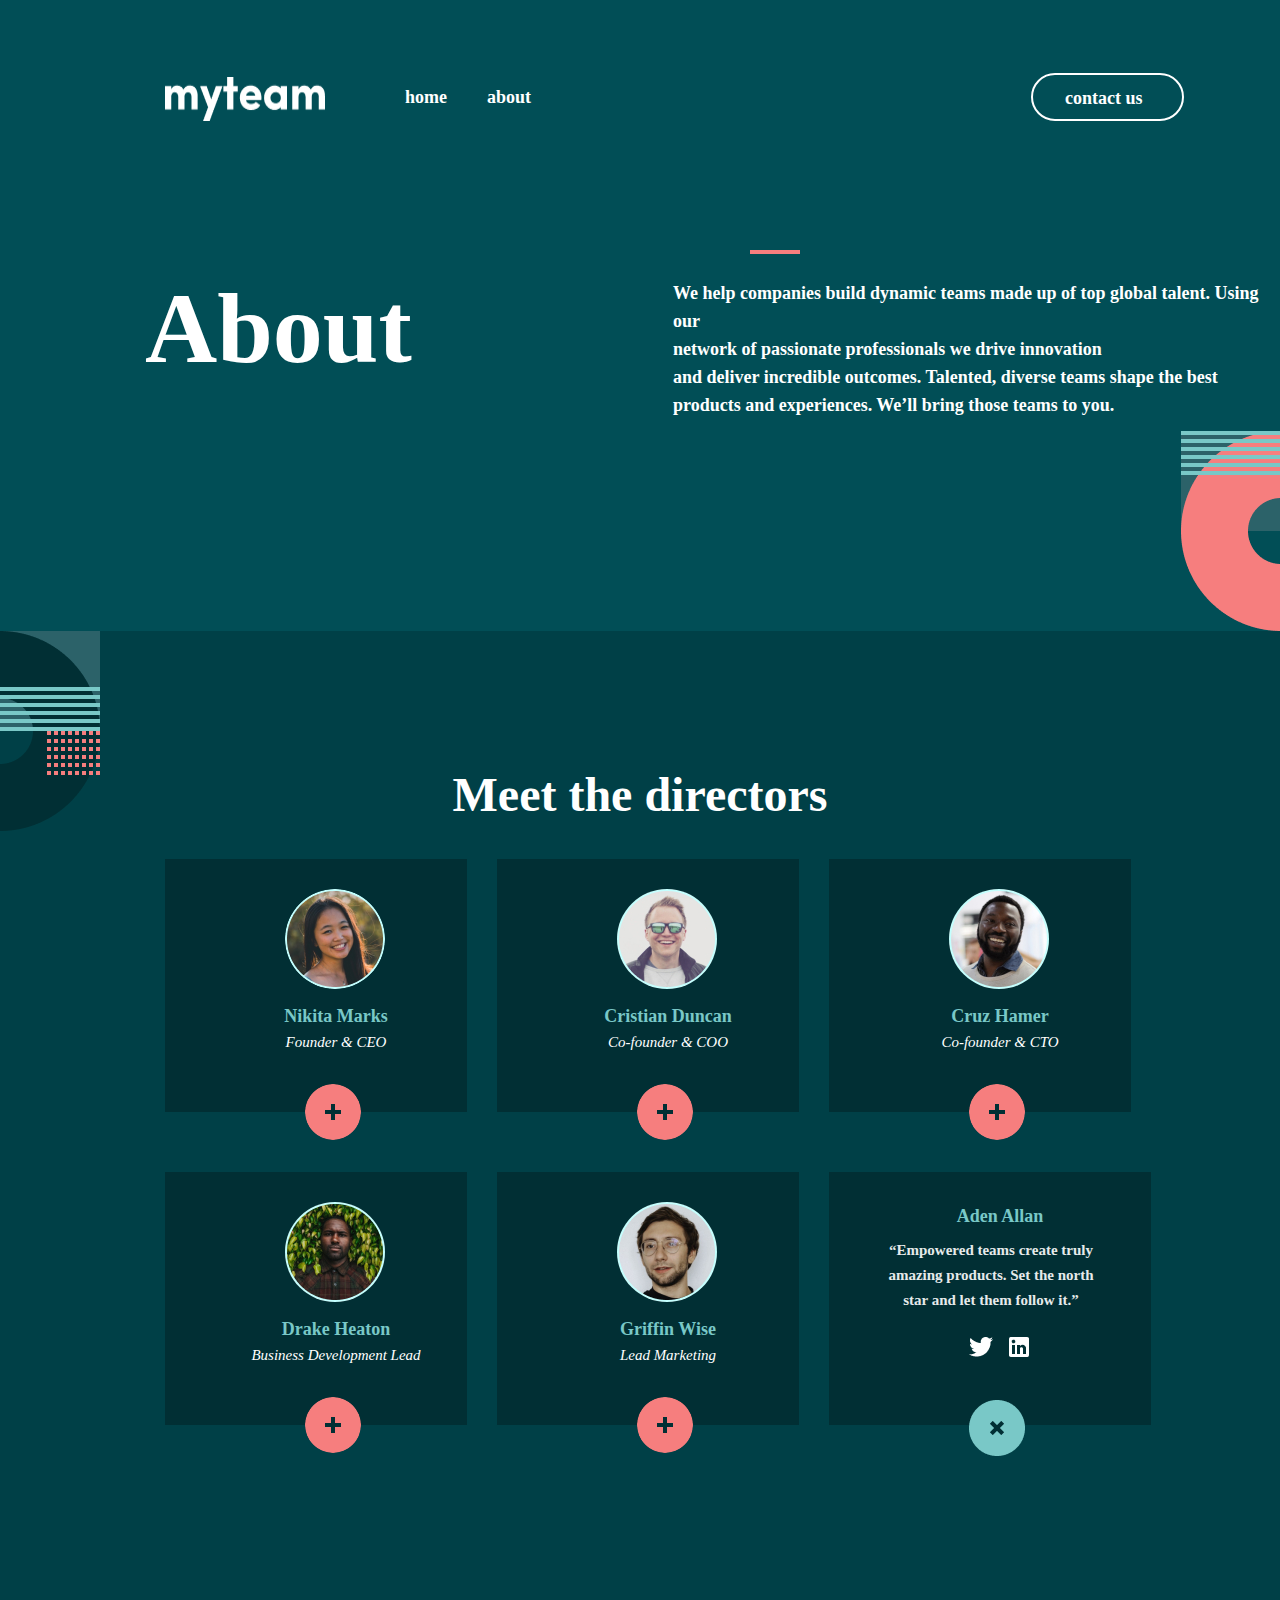
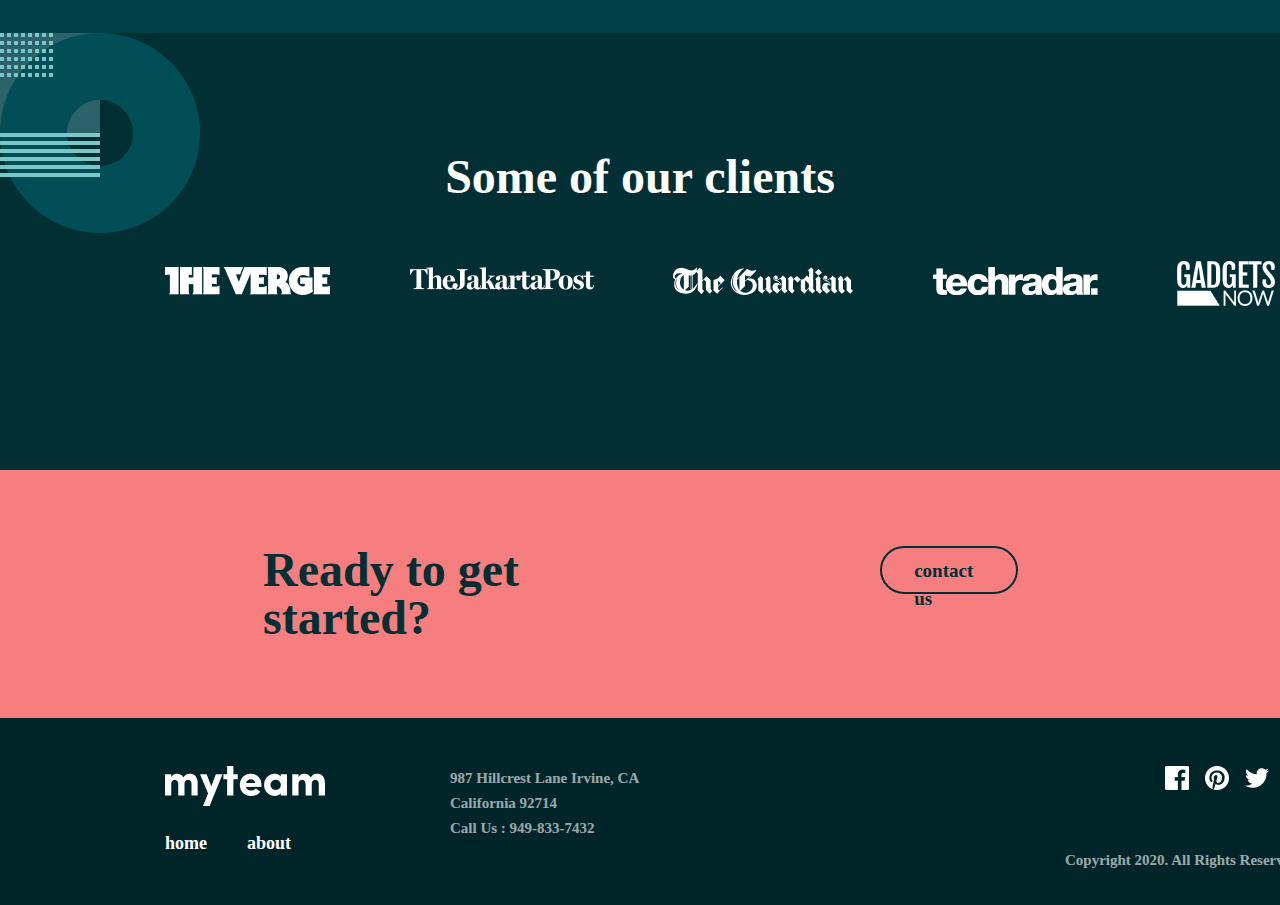
==== about/about.html @ b83114ce "imtihon" ====
<!DOCTYPE html>
<html lang="en">
<head>
    <meta charset="UTF-8">
    <meta name="viewport" content="width=device-width, initial-scale=1.0">
    <link rel="stylesheet" href="./styles/reset.css">
    <link rel="stylesheet" href="./styles/style.css">
    <title>about</title>
</head>
<body>
    <div class="container">
        <section class="myteam">
        <div class="Top">
          <img class="top" src="./images/myteam.png" alt="logo">
        <!-- Herader section -->
      <header class="header">
         <nav>
            <ul class="list">
                <li class="item">
                   <a href="#">home</a>
                 </li>
                  <li class="item">
                   <a href="#">about</a>
                 </li>
            </ul>
        </nav>
          <butto class="link">
          <a class="btn" href="#">contact us</a>
          </butto>
      </header>
        <!-- /Herader section -->
        </div>
        <div class="chiziq"></div>
        <!-- Hero section -->
      <div class="hero">
        <h1>
           About
        </h1>
          <p>
            We help companies build dynamic teams made up of top global talent. Using our <br>
            network of passionate professionals we drive innovation <br>
            and deliver incredible outcomes. Talented, diverse teams shape the best products and experiences. We’ll 
            bring those teams to you.
          </p>
          <img class="Group" src="./images/Group 8 (5).png" alt="">
      </div>
        <!-- / Hero section -->
    </section>
        <!-- Main section -->
        <main>
          <section class="card">
            <img class="card__img" src="./images/Group 8 (6).png" alt="">
            <h1>Meet the directors</h1>

             <section class="banner">
                <div class="block">
                    <img src="./images/nikita.png" alt="">
                    <h3>Nikita Marks</h3>
                    <p>Founder & CEO</p><br>
                    <img class="ovol" src="./images/Group 13 (3).png" alt="">
                </div>
                <div class="block">
                    <img src="./images/cristian.jpg" alt="">
                    <h3>Cristian Duncan</h3>
                    <p>Co-founder & COO</p><br>
                    <img class="ovol" src="./images/Group 13 (3).png" alt="">
                </div>
                <div class="block">
                    <img src="./images/cruz.jpg" alt="">
                    <h3>Cruz Hamer</h3>
                    <p>Co-founder & CTO</p><br>
                    <img class="ovol" src="./images/Group 13 (3).png" alt="">
                </div>
             </section>

             <section class="banner">
              <div class="block">
                  <img src="./images/drake.jpg" alt="">
                  <h3>Drake Heaton</h3>
                  <p>Business Development Lead</p><br>
                  <img class="ovol" src="./images/Group 13 (3).png" alt="">
              </div>
              <div class="block">
                  <img src="./images/griffin.jpg" alt="">
                  <h3>Griffin Wise</h3>
                  <p>Lead Marketing</p><br>
                  <img class="ovol" src="./images/Group 13 (3).png" alt="">
              </div>
              <div class="box">
                  <h4>Aden Allan</h4>
                  <p>“Empowered teams create truly
                    amazing products. Set the north 
                    star and let them follow it.”</p><br>
                  <img src="./images/Group 16.png" alt=""> <br>
                  <img class="box__img" src="./images/Group 13 (4).png" alt="">
              </div>
              <img class="directors" src="./images/directors-rect.png" alt="">
           </section>
          </section>
          <!-- Some section -->
          <section class="Some">
            <h2>Some of our clients</h2>
            <img class="some__img" src="./images/clients-circle (1).png" alt="">
            <img src="./images/Group 5.png" alt="">
         </section>
         <!-- / Some section -->
         <section class="Ready">
           <h2>Ready to get started?</h2>
           <a class="contact__btn" href="#">contact us</a>
        </section>
     </main>
     <!-- /MAin section -->
          <!-- Footer section -->
       <footer class="footer">
        <div class="fot">
             <div class="footer__link">
              <img src="./images/myteam.png" alt="logo">
            <nav class="nav">
              <ul class="nav__list">
                  <li class="item">
                    <a href="#">home</a>
                  </li>
                  <li class="item">
                     <a href="">about</a>
                  </li>
              </ul>
            </nav>
        </div>
          <address>
              <span class="address__span">987  Hillcrest Lane
              Irvine, CA <br>
              California 92714 <br>
              Call Us : 949-833-7432 <br>
             </span>
          </address>
            </div>
            <div class="copyrihgt">
              <img class="img" src="./images/Group 31.png" alt="Group"> <br>
              <span class="footer__span">Copyright 2020. All Rights Reserved</span>
            </div>
           </footer>
           <!-- \footer section -->
  </div>
</body>
</html>
---- about/styles/style.css ----
*{
    margin:0px;
    padding:0px;
    box-sizing: border-box;
}
   /* livvic-regular - latin */
@font-face {
    font-display: swap; /* Check https://developer.mozilla.org/en-US/docs/Web/CSS/@font-face/font-display for other options. */
    font-family: 'Livvic';
    font-style: normal;
    font-weight: 400;
    src: url('../fonts/livvic-v14-latin-regular.woff2') format('woff2'); /* Chrome 36+, Opera 23+, Firefox 39+, Safari 12+, iOS 10+ */
}
  /* livvic-600 - latin */
@font-face {
    font-display: swap; /* Check https://developer.mozilla.org/en-US/docs/Web/CSS/@font-face/font-display for other options. */
    font-family: 'Livvic';
    font-style: normal;
    font-weight: 600;
    src: url('../fonts/livvic-v14-latin-600.woff2') format('woff2'); /* Chrome 36+, Opera 23+, Firefox 39+, Safari 12+, iOS 10+ */
}
  /* livvic-700 - latin */
@font-face {
    font-display: swap; /* Check https://developer.mozilla.org/en-US/docs/Web/CSS/@font-face/font-display for other options. */
    font-family: 'Livvic';
    font-style: normal;
    font-weight: 700;
    src: url('../fonts/livvic-v14-latin-700.woff2') format('woff2'); /* Chrome 36+, Opera 23+, Firefox 39+, Safari 12+, iOS 10+ */
}

:root{
    --Midnight-Green: #014E56;
    --Light-Coral: #F67E;
    --White:#ffffff;
    --Rapture-Blue: #79C8C7;
    --Police-Blue:#79C8C7;
    --Deep-Jungle: #2C6269;
    --SacramentoState-Green: #004047;
    --Dark-Green: #002529;
  }


body{
    font-family: Livvic sans-serif;
}

.container{
    max-width:1440px;
    margin: 0 auto;
    margin-left: 0 auto;
    margin-right: 0 auto;
    justify-content: center;
    align-items: center;
    background-color: #014E56;
}
.Top{
    display: flex;
    gap: 80px;
    margin-bottom: 129px;
}


.top{
    padding-top: 77px;
    padding-left: 165px;
    align-items: center;

}

.list{
    display: flex;
    gap: 40px;
    padding-top: 83px;
    align-items: center;
}
/* Header section */

.header{
    display: flex;
    gap: 500px;
}

.item a{
    color: #FFF;
    font-size: 18px;
    font-weight: 600;
    line-height: 28px; 
    text-decoration:none;
}

.item a:hover{
    cursor: pointer;
    transition-duration: 3s;
    color: rgb(66, 66, 240);
}


.link{
    width: 153px;
    height: 48px;
    flex-shrink: 0;
    border-radius: 24px;
    border: 2px solid #FFF;
    background-color: #014E56;
    margin-top: 73px;
    padding: 9px 33px 11px 32px;
}
.btn{
    color: #FFF;
    font-size: 18px;
    font-weight: 600;
    line-height: 28px; 
    text-decoration:none;
}

.btn:hover{
    cursor: pointer;
    transition-duration: 3s;
    color: rgb(66, 66, 240);
}

/* Hero section */

.hero{
    display: flex;
    padding-left: 145px;
    padding-bottom: 240px;
    position: relative;
}

.Group{
    position: absolute;
    right:-1px;
    top:152px;
}

.hero h1{
    width: 635px;
    color: #FFF;
    font-size: 100px;
    font-weight: 700;
    line-height: 100px;
}

.hero span{
    color: #F67E7E;
    font-size: 100px;
    font-weight: 700;
    line-height: 100px;
}

.hero p{
    width: 730px;
    height: 112px;
    font-size: 18px;
    font-weight: 600;
    line-height: 28px;
    letter-spacing: 0px;
    color: #ffffff;
}

.chiziq{
    width: 50px;
    height: 4px;
    flex-shrink: 0;
    background: #F67E7E;
    margin-left: 750px;
    margin-right: 560px;
    margin-bottom:25px;
}


.card{
    padding-left:165px;
    padding-right: 165px;
    height: 1002px;
    background: #004047;
    padding-top:140px;
    position:relative;
}
.card__img{
    position: absolute;
    top:0px;
    left:0px;
}
.card h1{
    text-align:center;
    margin-bottom:40px;
    font-size: 48px;
    font-weight: 700;
    line-height: 48px;
    letter-spacing: 0px;
    color: #ffffff;
}

.banner{
    align-items: center;
    display: flex;
    gap:30px;
    margin-bottom:60px;
}

.block{
    width: 350px;
    height: 253px;
    background: #012F34;
    align-items: center;
    position:relative;
}

.block img{
    border-radius:50%;
    margin:30px 0px 10px 120px;
    align-items: center;
}

.ovol{
    position: absolute;
    top:195px;
    left:20px;
}
   
.block h3{
    width: 302px;
    height: 28px;
    font-size: 18px;
    font-weight: 700;
    line-height: 28px;
    letter-spacing: 0px;
    text-align: center;
    color: #79C8C7;
    padding-left:40px;

}

.block p{
    width: 302px;
    height: 25px;
    font-size: 15px;
    font-style: italic;
    font-weight: 500;
    line-height: 25px;
    letter-spacing: 0px;
    text-align: center;
    color: #ffffff;
    padding-left:40px;
}

.box{
    width: 350px;
    height: 253px;
    background: #012F34;
    align-items: center;
    padding:30px 0px 0px 20px;
}

.box h4{
    width: 302px;
    height: 28px;
    font-size: 18px;
    font-weight: 700;
    line-height: 28px;
    letter-spacing: 0px;
    text-align: center;
    color: #79C8C7;
    margin-bottom:8px;
}

.box p{
    width: 254px;
    height: 75px;
    font-size: 15px;
    font-weight: 600;
    line-height: 25px;
    letter-spacing: 0px;
    text-align: center;
    color:#ffffff;
    opacity:0.9;
    padding-left:30px;
    margin-bottom:8px;
}

.box img{
    padding-left:120px;
    align-items: center;
}

.box__img{
    padding-top:40px;
}
.banner{
    position: relative;
}
.directors{
   position: absolute;
   top:360px;
   left:1130px;
}

.Some{
    height: 437px;
    background: #012F34;
    align-items:center;
    position: relative;
}

.Some h2{
    font-size: 48px;
    font-weight: 700;
    line-height: 48px;
    letter-spacing: 0px;
    text-align: center;
    color: #FFFFFF;
    padding-top:120px;
    margin-bottom:60px;
}

.Some img{
    padding-left:165px;
    padding-right:165px;
}
.some__img{
    position: absolute;
    top:0px;
    left:-165px;
}


.Ready{
    padding-left: 263px;
    padding-right: 262px;
    display: flex;
    gap: 260px;
    background: url(/images/rasm2.png) no-repeat left bottom #F67E7E;
}

.Ready h2{
    color: #012F34;
    font-size: 48px;
    font-weight: 700;
    line-height: 48px; 
    padding:76px 0px 76px 0px;
}


.contact__btn{
    width: 153px;
    height: 48px;
    border-radius: 24px;
    border: 2px solid #012F34;
    margin:76px 0px 76px 0px; 
    color: #012F34;
    font-size: 19px;
    font-weight: 600;
    line-height: 28px; 
    padding: 9px 33px 11px 32px;
    text-decoration:none;
}

.contact__btn:hover{
    cursor: pointer;
    transition-duration: 2s;
    color: #1a43e6;
}


/* Footer section */

.footer{
    background: #002529;
    padding-left: 165px;
    padding-right: 165px;
    padding-top: 48px;
    display: flex;
    padding-bottom: 48px;
    justify-content: space-between;
}

.fot{
  display: flex;
  gap: 125px;
}
.footer__link img{
    margin-bottom: 20px;
}
.nav__list{
    gap: 40px;
    display: flex;
}
.item a{
color: #FFF;
font-size: 18px;
font-weight: 600;
line-height: 28px; 
align-items: center;
}

.item a:hover{
    color:rgb(53, 53, 215);
    cursor: pointer;
    transition-duration: 2s;
}

.address__span{
    width: 445px;
    color: #FFF;
    font-size: 15px;
    font-weight: 600;
    line-height: 25px; 
    opacity: 0.6;
}

.copyrihgt{
    position: absolute;
}

.img{
   margin-bottom: 55px;
   position: relative;
   right: -1000px;
}

.footer__span{
   margin-bottom: 75px;
   position: relative;
   right: -900px;
   color: #FFF;
   text-align:right;
   font-size: 15px;
   font-weight: 600;
   line-height: 25px; 
   opacity: 0.6;
}
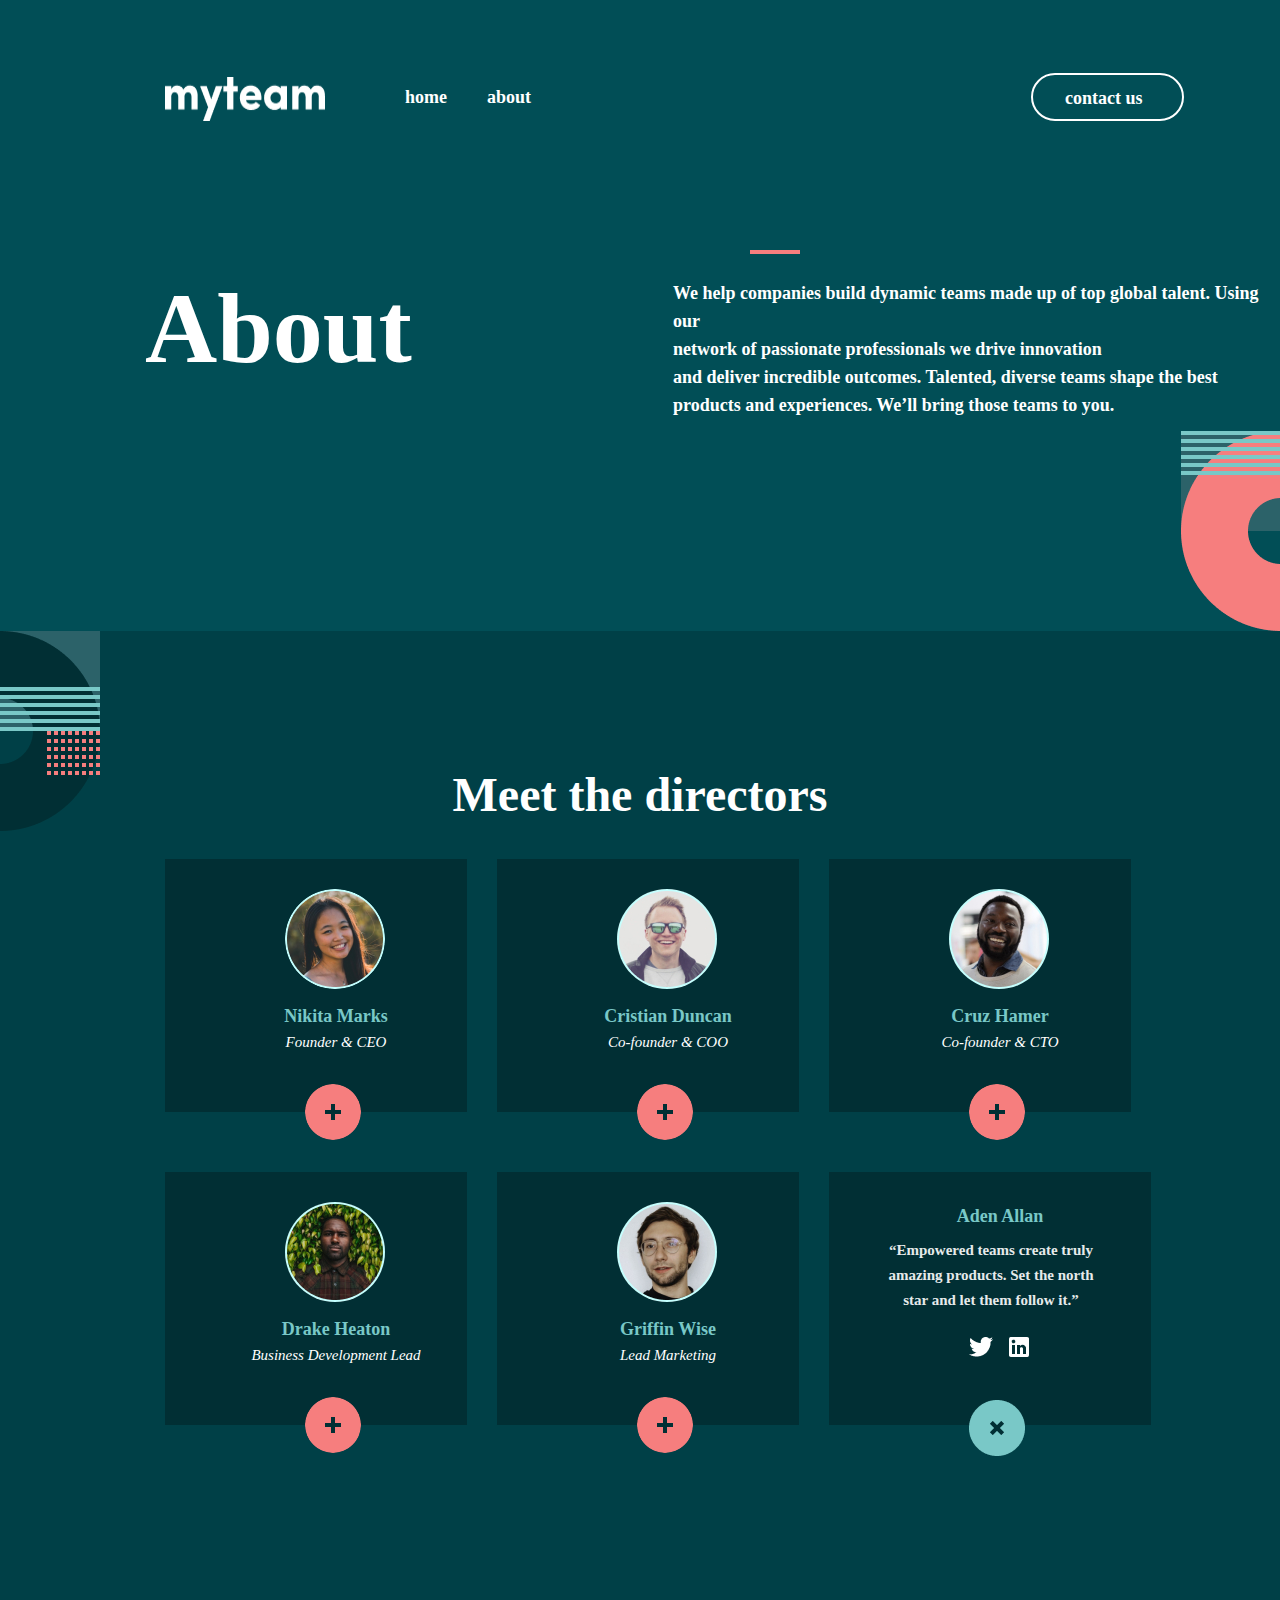
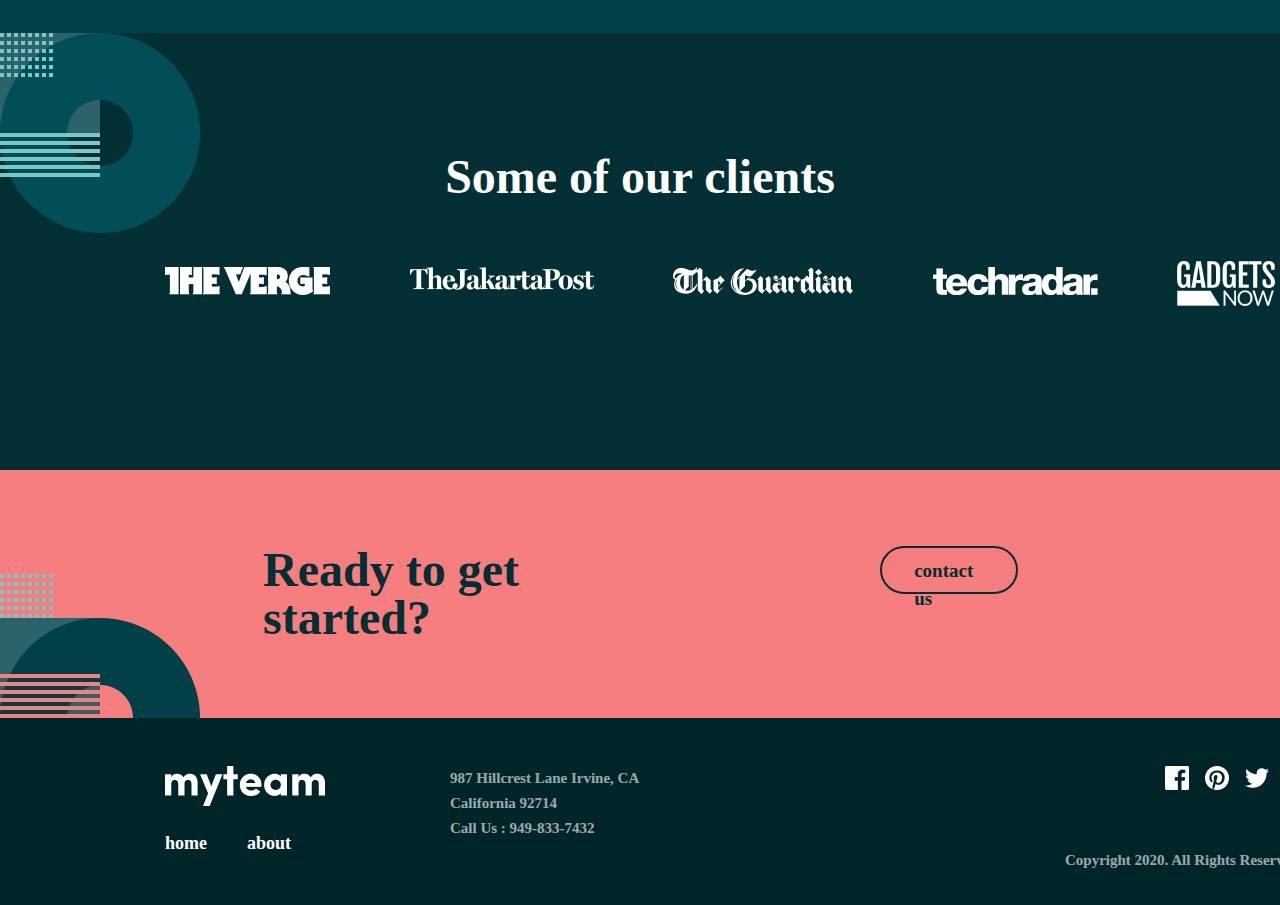
==== commit 7d9f56d4: "added new styles" ====
--- a/about/about.html
+++ b/about/about.html
@@ -17,15 +17,15 @@
          <nav>
             <ul class="list">
                 <li class="item">
-                   <a href="#">home</a>
+                   <a href="../index.html">home</a>
                  </li>
                   <li class="item">
-                   <a href="#">about</a>
+                   <a href="./about.html">about</a>
                  </li>
             </ul>
         </nav>
           <butto class="link">
-          <a class="btn" href="#">contact us</a>
+          <a class="btn" href="../contact/contact.html">contact us</a>
           </butto>
       </header>
         <!-- /Herader section -->
--- a/about/styles/style.css
+++ b/about/styles/style.css
@@ -331,7 +331,7 @@
     padding-right: 262px;
     display: flex;
     gap: 260px;
-    background: url(/images/rasm2.png) no-repeat left bottom #F67E7E;
+    background: url(/about/images/rasm2.png) no-repeat left bottom #F67E7E;
 }
 
 .Ready h2{
